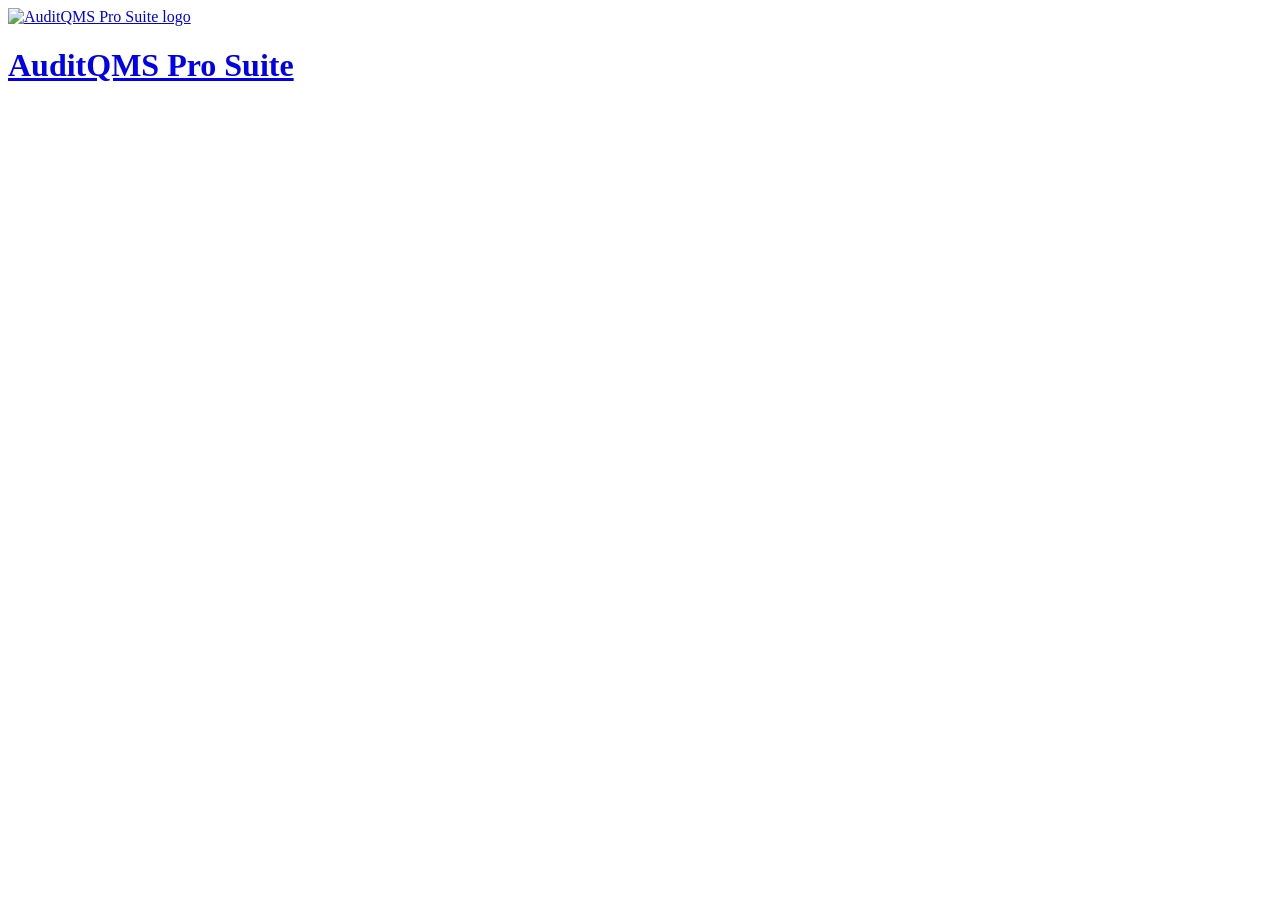
==== about.html @ 45796ce0 "Add about.html for project information" ====
<!DOCTYPE html>
<html lang="en">
<head>
<meta charset="UTF-8">
<meta name="viewport" content="width=device-width, initial-scale=1.0">
<title>About — AuditQMS Pro Suite</title>
<meta name="description" content="AuditQMS Pro Suite was built from real experience on the factory floor — by a QA professional who spent years living inside the paperwork it now replaces.">
<link rel="icon" href="images/logo.png">
<link rel="preconnect" href="https://fonts.googleapis.com">
<link rel="preconnect" href="https://fonts.gstatic.com" crossorigin>
<link href="https://fonts.googleapis.com/css2?family=Fraunces:ital,opsz,wght@0,9..144,500;0,9..144,600;1,9..144,500&family=Public+Sans:wght@400;500;600;700&display=swap" rel="stylesheet">
<link rel="stylesheet" href="css/style.css">
</head>
<body>

<header class="site-header">
  <div class="header-inner">
    <a href="index.html" class="brand">
      <img src="images/logo.png" alt="AuditQMS Pro Suite logo">
      <div class="brand-text">
        <h1>AuditQMS Pro Suite</h1>
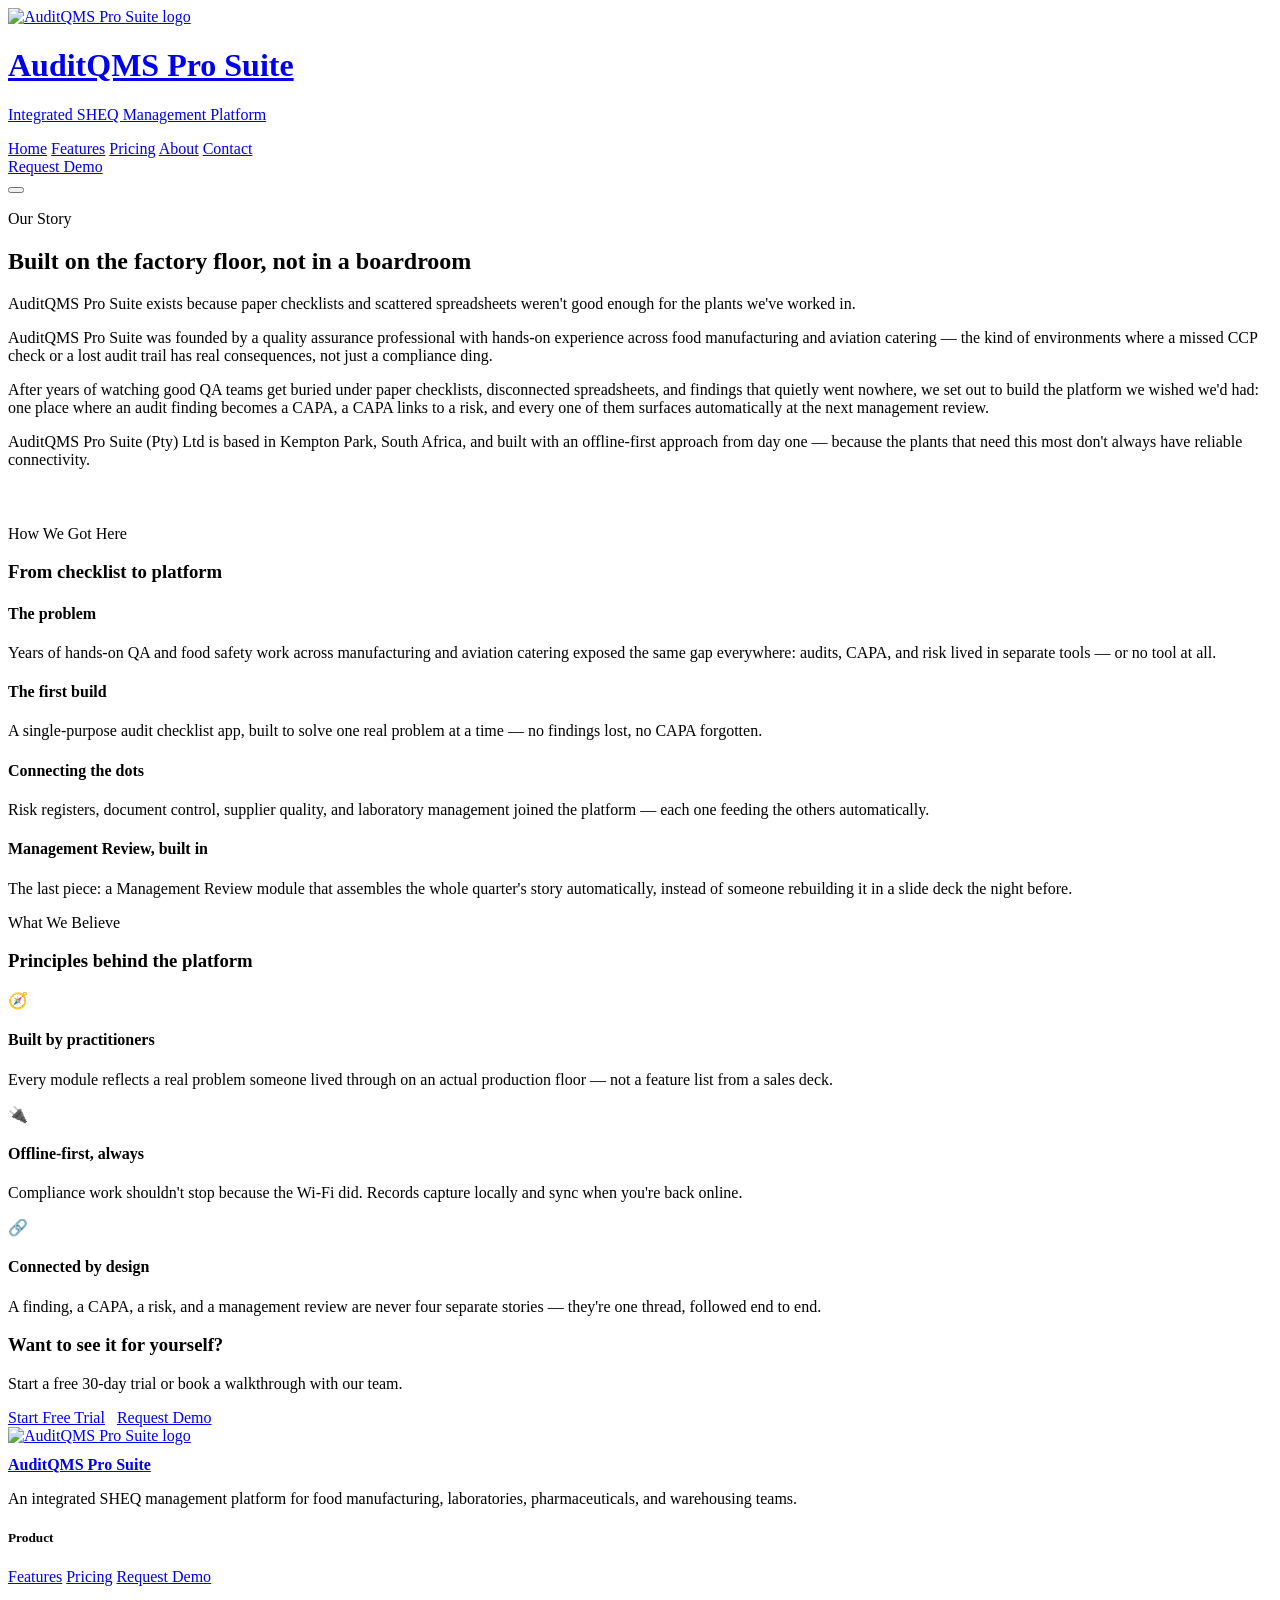
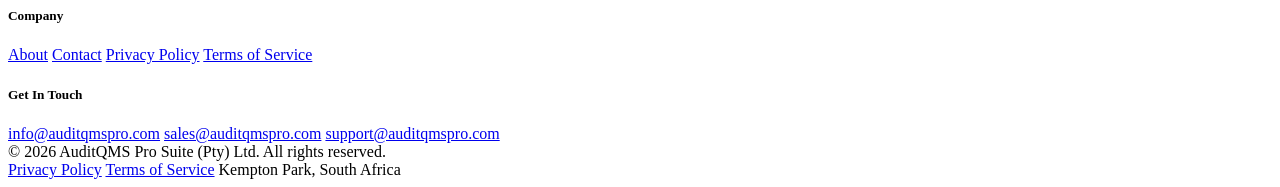
==== commit cc7b5459: "Add files via upload" ====
--- a/about.html
+++ b/about.html
@@ -19,4 +19,154 @@
       <img src="images/logo.png" alt="AuditQMS Pro Suite logo">
       <div class="brand-text">
         <h1>AuditQMS Pro Suite</h1>
-       
+        <p>Integrated SHEQ Management Platform</p>
+      </div>
+    </a>
+    <nav class="main-nav">
+      <a href="index.html">Home</a>
+      <a href="features.html">Features</a>
+      <a href="pricing.html">Pricing</a>
+      <a href="about.html">About</a>
+      <a href="contact.html">Contact</a>
+    </nav>
+    <div class="nav-cta">
+      <a href="contact.html" class="btn btn-primary">Request Demo</a>
+    </div>
+    <button class="nav-toggle" aria-label="Toggle menu" aria-expanded="false">
+      <span></span><span></span><span></span>
+    </button>
+  </div>
+</header>
+
+<main>
+
+  <section class="page-hero">
+    <div class="wrap">
+      <p class="eyebrow">Our Story</p>
+      <h2>Built on the factory floor, not in a boardroom</h2>
+      <p>AuditQMS Pro Suite exists because paper checklists and scattered spreadsheets weren't good enough for the plants we've worked in.</p>
+    </div>
+  </section>
+
+  <section style="padding-top:0;">
+    <div class="wrap">
+      <div class="about-body">
+        <p>AuditQMS Pro Suite was founded by a quality assurance professional with hands-on experience across food manufacturing and aviation catering — the kind of environments where a missed CCP check or a lost audit trail has real consequences, not just a compliance ding.</p>
+        <p>After years of watching good QA teams get buried under paper checklists, disconnected spreadsheets, and findings that quietly went nowhere, we set out to build the platform we wished we'd had: one place where an audit finding becomes a CAPA, a CAPA links to a risk, and every one of them surfaces automatically at the next management review.</p>
+        <p>AuditQMS Pro Suite (Pty) Ltd is based in Kempton Park, South Africa, and built with an offline-first approach from day one — because the plants that need this most don't always have reliable connectivity.</p>
+      </div>
+
+      <div class="section-head" style="margin-top:56px;">
+        <p class="eyebrow">How We Got Here</p>
+        <h3>From checklist to platform</h3>
+      </div>
+      <div class="timeline">
+        <div class="timeline-item">
+          <h4>The problem</h4>
+          <p>Years of hands-on QA and food safety work across manufacturing and aviation catering exposed the same gap everywhere: audits, CAPA, and risk lived in separate tools — or no tool at all.</p>
+        </div>
+        <div class="timeline-item">
+          <h4>The first build</h4>
+          <p>A single-purpose audit checklist app, built to solve one real problem at a time — no findings lost, no CAPA forgotten.</p>
+        </div>
+        <div class="timeline-item">
+          <h4>Connecting the dots</h4>
+          <p>Risk registers, document control, supplier quality, and laboratory management joined the platform — each one feeding the others automatically.</p>
+        </div>
+        <div class="timeline-item">
+          <h4>Management Review, built in</h4>
+          <p>The last piece: a Management Review module that assembles the whole quarter's story automatically, instead of someone rebuilding it in a slide deck the night before.</p>
+        </div>
+      </div>
+    </div>
+  </section>
+
+  <section class="alt-bg">
+    <div class="wrap">
+      <div class="section-head center">
+        <p class="eyebrow">What We Believe</p>
+        <h3>Principles behind the platform</h3>
+      </div>
+      <div class="grid-cards" style="grid-template-columns:repeat(3,1fr);">
+        <div class="module-card">
+          <div class="icon">🧭</div>
+          <h4>Built by practitioners</h4>
+          <p>Every module reflects a real problem someone lived through on an actual production floor — not a feature list from a sales deck.</p>
+        </div>
+        <div class="module-card">
+          <div class="icon">🔌</div>
+          <h4>Offline-first, always</h4>
+          <p>Compliance work shouldn't stop because the Wi-Fi did. Records capture locally and sync when you're back online.</p>
+        </div>
+        <div class="module-card">
+          <div class="icon">🔗</div>
+          <h4>Connected by design</h4>
+          <p>A finding, a CAPA, a risk, and a management review are never four separate stories — they're one thread, followed end to end.</p>
+        </div>
+      </div>
+    </div>
+  </section>
+
+  <section>
+    <div class="wrap">
+      <div class="cta-band">
+        <div>
+          <h3 class="serif">Want to see it for yourself?</h3>
+          <p>Start a free 30-day trial or book a walkthrough with our team.</p>
+        </div>
+        <div style="display:flex;gap:12px;flex-wrap:wrap;">
+          <a href="contact.html" class="btn btn-rust btn-lg">Start Free Trial</a>
+          <a href="contact.html" class="btn btn-ghost btn-lg">Request Demo</a>
+        </div>
+      </div>
+    </div>
+  </section>
+
+</main>
+
+<footer>
+  <div class="wrap">
+    <div class="footer-grid">
+      <div class="footer-brand">
+        <a href="index.html" class="brand">
+          <img src="images/logo.png" alt="AuditQMS Pro Suite logo">
+          <div class="brand-text"><h1 style="font-size:16px;">AuditQMS Pro Suite</h1></div>
+        </a>
+        <p>An integrated SHEQ management platform for food manufacturing, laboratories, pharmaceuticals, and warehousing teams.</p>
+      </div>
+      <div class="footer-col">
+        <h5>Product</h5>
+        <a href="features.html">Features</a>
+        <a href="pricing.html">Pricing</a>
+        <a href="contact.html">Request Demo</a>
+      </div>
+      <div class="footer-col">
+        <h5>Company</h5>
+        <a href="about.html">About</a>
+        <a href="contact.html">Contact</a>
+        <a href="privacy.html">Privacy Policy</a>
+        <a href="terms.html">Terms of Service</a>
+      </div>
+      <div class="footer-col">
+        <h5>Get In Touch</h5>
+        <a href="mailto:info@auditqmspro.com">info@auditqmspro.com</a>
+        <a href="mailto:sales@auditqmspro.com">sales@auditqmspro.com</a>
+        <a href="mailto:support@auditqmspro.com">support@auditqmspro.com</a>
+      </div>
+    </div>
+  </div>
+  <div class="footer-bottom">
+    <div class="wrap">
+      <span>© 2026 AuditQMS Pro Suite (Pty) Ltd. All rights reserved.</span>
+      <div class="footer-bottom-links">
+        <a href="privacy.html">Privacy Policy</a>
+        <a href="terms.html">Terms of Service</a>
+        <span>Kempton Park, South Africa</span>
+      </div>
+    </div>
+  </div>
+</footer>
+
+<script src="js/script.js"></script>
+</body>
+</html>
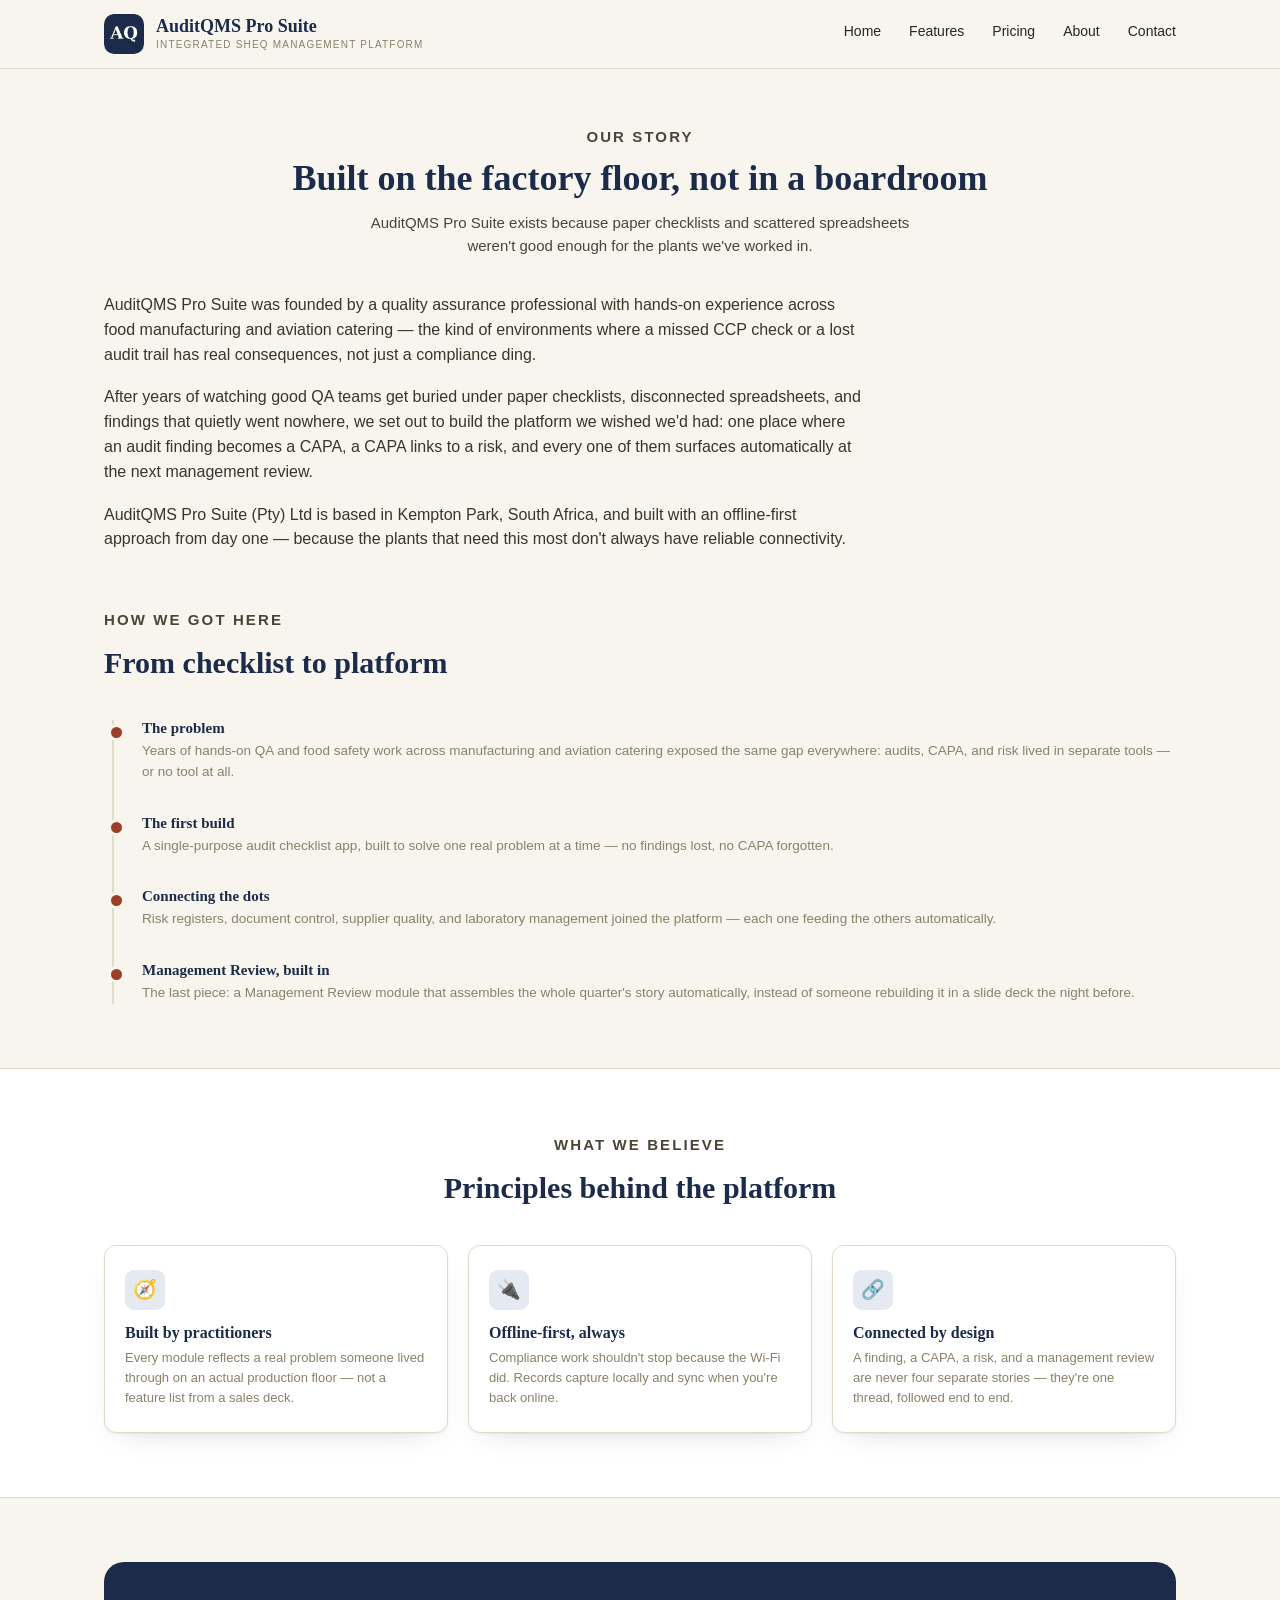
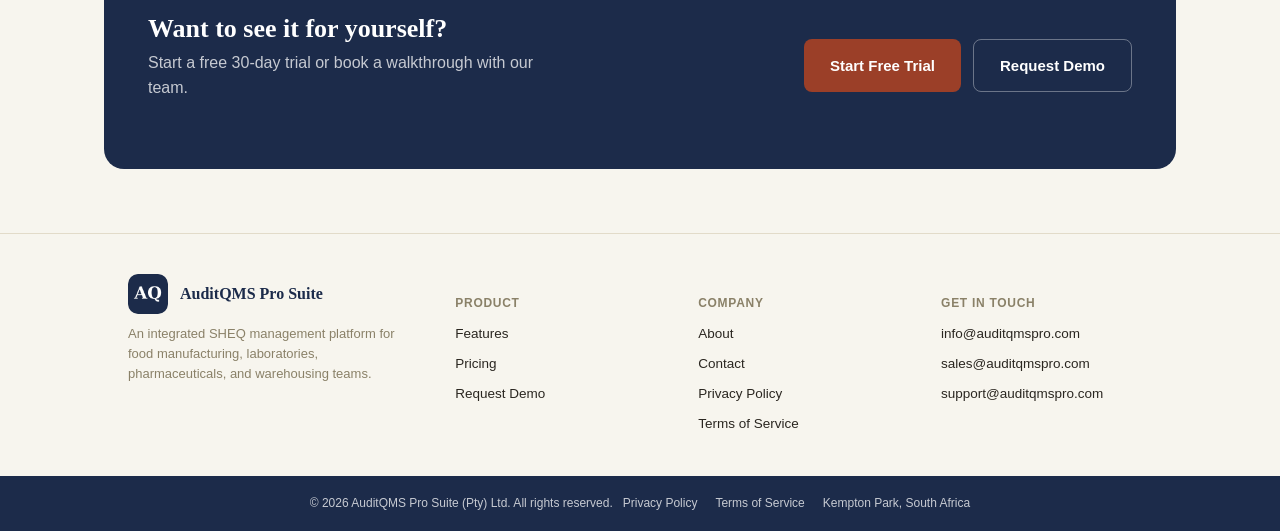
==== commit 51b3cb65: "Add files via upload" ====
--- a/about.html
+++ b/about.html
@@ -29,9 +29,6 @@
       <a href="about.html">About</a>
       <a href="contact.html">Contact</a>
     </nav>
-    <div class="nav-cta">
-      <a href="contact.html" class="btn btn-primary">Request Demo</a>
-    </div>
     <button class="nav-toggle" aria-label="Toggle menu" aria-expanded="false">
       <span></span><span></span><span></span>
     </button>
--- a/css/style.css
+++ b/css/style.css
@@ -0,0 +1,399 @@
+/* ============================================================
+   AuditQMS Pro Suite — Marketing Site
+   Design tokens mirror the product itself: cream paper, navy
+   ink, rust accent, Fraunces serif headlines over Public Sans.
+   ============================================================ */
+
+:root{
+  --bg:#f7f5ee;
+  --paper:#ffffff;
+  --line:#e2dbc9;
+  --line2:#eee7d5;
+  --ink:#2a2620;
+  --muted:#8a8168;
+  --navy:#1c2b4a;
+  --navy-bg:#e4e9f2;
+  --rust:#9b3f28;
+  --rust-bg:#f6e4dd;
+  --green:#3f6b2e;
+  --green-bg:#e6ede0;
+  --amber:#8a5a10;
+  --amber-bg:#faedd4;
+  --radius:12px;
+  --radius-lg:20px;
+  --shadow:0 1px 2px rgba(30,25,15,.05), 0 12px 28px -18px rgba(28,43,74,.25);
+  --maxw:1120px;
+}
+
+*{box-sizing:border-box;}
+
+html{scroll-behavior:smooth;}
+
+body{
+  margin:0;
+  background:var(--bg);
+  color:var(--ink);
+  font-family:'Public Sans', sans-serif;
+  line-height:1.55;
+  -webkit-font-smoothing:antialiased;
+}
+
+h1,h2,h3,h4,.serif{
+  font-family:'Fraunces', serif;
+  color:var(--navy);
+  line-height:1.12;
+  margin:0;
+}
+
+p{margin:0 0 1em;}
+a{color:var(--rust);}
+img{max-width:100%;display:block;}
+
+.wrap{max-width:var(--maxw);margin:0 auto;padding:0 24px;}
+
+.eyebrow{
+  font-size:11px;
+  text-transform:uppercase;
+  letter-spacing:.14em;
+  color:var(--muted);
+  font-weight:600;
+}
+
+/* ---------- Header ---------- */
+header.site-header{
+  position:sticky;top:0;z-index:50;
+  background:rgba(247,245,238,.92);
+  backdrop-filter:blur(8px);
+  border-bottom:1px solid var(--line);
+}
+.header-inner{
+  position:relative;
+  display:flex;align-items:center;justify-content:space-between;
+  padding:14px 24px;max-width:var(--maxw);margin:0 auto;gap:16px;
+}
+.brand{display:flex;align-items:center;gap:12px;text-decoration:none;}
+.brand img{width:40px;height:40px;border-radius:10px;flex-shrink:0;}
+.brand-text h1{font-size:18px;font-weight:600;margin:0;}
+.brand-text p{margin:1px 0 0;font-size:10px;color:var(--muted);text-transform:uppercase;letter-spacing:.12em;}
+
+nav.main-nav{display:flex;align-items:center;gap:28px;}
+nav.main-nav a{
+  color:var(--ink);text-decoration:none;font-size:14px;font-weight:500;
+  border-bottom:2px solid transparent;padding-bottom:3px;
+}
+nav.main-nav a:hover,nav.main-nav a.active{color:var(--rust);border-color:var(--rust);}
+
+.nav-cta{display:flex;align-items:center;gap:10px;}
+
+.nav-toggle{
+  display:none;background:none;border:1px solid var(--line);border-radius:8px;
+  width:40px;height:36px;cursor:pointer;flex-shrink:0;
+}
+.nav-toggle span{display:block;width:18px;height:2px;background:var(--ink);margin:4px auto;}
+
+/* ---------- Buttons ---------- */
+.btn{
+  display:inline-flex;align-items:center;justify-content:center;gap:8px;
+  padding:11px 20px;border-radius:8px;font-size:14px;font-weight:600;
+  cursor:pointer;border:none;font-family:inherit;text-decoration:none;
+  transition:transform .15s ease, box-shadow .15s ease, background .15s ease;
+  white-space:nowrap;
+}
+.btn:hover{transform:translateY(-1px);}
+.btn-primary{background:var(--navy);color:#fff;}
+.btn-primary:hover{box-shadow:0 8px 20px -8px rgba(28,43,74,.55);}
+.btn-rust{background:var(--rust);color:#fff;}
+.btn-rust:hover{box-shadow:0 8px 20px -8px rgba(155,63,40,.5);}
+.btn-ghost{background:transparent;border:1px solid var(--line);color:var(--ink);}
+.btn-ghost:hover{border-color:var(--navy);color:var(--navy);}
+.btn-lg{padding:14px 26px;font-size:15px;}
+
+/* ---------- Hero ---------- */
+.hero{padding:72px 0 56px;position:relative;overflow:hidden;}
+.hero-grid{
+  display:grid;grid-template-columns:1.05fr .95fr;gap:56px;align-items:center;
+}
+.hero .eyebrow{margin-bottom:14px;}
+.hero h2{font-size:44px;letter-spacing:-.01em;margin-bottom:18px;}
+.hero h2 em{font-style:italic;color:var(--rust);}
+.hero .lede{font-size:17px;color:#4a4535;max-width:46ch;margin-bottom:28px;}
+.hero-actions{display:flex;gap:14px;flex-wrap:wrap;margin-bottom:22px;}
+.hero-note{font-size:12px;color:var(--muted);}
+
+.hero-visual{position:relative;}
+.device-frame{
+  background:var(--paper);border:1px solid var(--line);border-radius:var(--radius-lg);
+  box-shadow:var(--shadow);overflow:hidden;transform:rotate(1.2deg);
+  position:relative;z-index:2;
+}
+.device-frame .bar{
+  background:var(--navy);height:26px;display:flex;align-items:center;gap:6px;padding:0 12px;
+}
+.device-frame .bar span{width:8px;height:8px;border-radius:50%;background:rgba(255,255,255,.35);}
+.device-frame img{display:block;width:100%;}
+.hero-visual::after{
+  content:"";position:absolute;inset:18px -18px -18px 18px;
+  background:var(--rust-bg);border-radius:var(--radius-lg);z-index:1;
+}
+
+/* ---------- Sections ---------- */
+section{padding:64px 0;}
+.section-head{max-width:640px;margin:0 0 40px;}
+.section-head.center{margin-left:auto;margin-right:auto;text-align:center;}
+.section-head h3{font-size:30px;margin:10px 0 12px;}
+.section-head p{color:#4a4535;font-size:15px;}
+
+.alt-bg{background:var(--paper);border-top:1px solid var(--line);border-bottom:1px solid var(--line);}
+
+/* ---------- About ---------- */
+.about-body{max-width:760px;font-size:16px;color:#3a3527;}
+.about-body p{margin-bottom:18px;}
+.about-stats{display:grid;grid-template-columns:repeat(3,1fr);gap:20px;margin-top:36px;max-width:760px;}
+.about-stat{border-left:3px solid var(--rust);padding-left:14px;}
+.about-stat .num{font-family:'Fraunces',serif;font-size:26px;color:var(--navy);}
+.about-stat .label{font-size:12px;color:var(--muted);text-transform:uppercase;letter-spacing:.06em;margin-top:2px;}
+
+/* ---------- Module / feature cards ---------- */
+.grid-cards{display:grid;grid-template-columns:repeat(4,1fr);gap:20px;}
+.module-card{
+  background:var(--paper);border:1px solid var(--line);border-radius:var(--radius);
+  padding:24px 20px;box-shadow:var(--shadow);
+}
+.module-card .icon{
+  width:40px;height:40px;border-radius:9px;background:var(--navy-bg);color:var(--navy);
+  display:flex;align-items:center;justify-content:center;font-size:19px;margin-bottom:14px;
+}
+.module-card h4{font-size:16px;margin-bottom:6px;}
+.module-card p{font-size:13px;color:var(--muted);margin:0;}
+
+/* ---------- Screenshot showcase ---------- */
+.showcase{display:grid;grid-template-columns:repeat(3,1fr);gap:24px;}
+.showcase-item{
+  background:var(--paper);border:1px solid var(--line);border-radius:var(--radius);
+  overflow:hidden;box-shadow:var(--shadow);
+}
+.showcase-item .shot{
+  aspect-ratio:9/13;overflow:hidden;background:var(--bg);border-bottom:1px solid var(--line);
+}
+.showcase-item .shot img{width:100%;height:100%;object-fit:cover;object-position:top;}
+.showcase-cap{padding:16px 18px;}
+.showcase-cap h4{font-size:14px;margin-bottom:3px;}
+.showcase-cap p{font-size:12px;color:var(--muted);margin:0;}
+
+/* ---------- Pricing ---------- */
+.pricing-grid{display:grid;grid-template-columns:repeat(4,1fr);gap:20px;align-items:stretch;}
+.price-card{
+  background:var(--paper);border:1px solid var(--line);border-radius:var(--radius);
+  padding:28px 22px;display:flex;flex-direction:column;box-shadow:var(--shadow);
+}
+.price-card.featured{border-color:var(--rust);box-shadow:0 8px 26px -14px rgba(155,63,40,.4);position:relative;}
+.price-card.featured::before{
+  content:"Most Popular";position:absolute;top:-11px;left:22px;background:var(--rust);color:#fff;
+  font-size:10px;text-transform:uppercase;letter-spacing:.08em;padding:4px 10px;border-radius:999px;font-weight:600;
+}
+.price-card h4{font-size:15px;text-transform:uppercase;letter-spacing:.06em;color:var(--muted);margin-bottom:10px;}
+.price-card .price{font-family:'Fraunces',serif;font-size:32px;color:var(--navy);margin-bottom:4px;}
+.price-card .price span{font-family:'Public Sans',sans-serif;font-size:13px;color:var(--muted);font-weight:400;}
+.price-card .price-sub{font-size:12px;color:var(--muted);margin-bottom:20px;}
+.price-card ul{list-style:none;margin:0 0 24px;padding:0;flex:1;}
+.price-card li{
+  font-size:13.5px;padding:8px 0;border-top:1px solid var(--line2);display:flex;gap:8px;
+}
+.price-card li:first-child{border-top:none;}
+.price-card li::before{content:"✓";color:var(--green);font-weight:700;}
+.price-card .btn{width:100%;}
+.pricing-note{font-size:12px;color:var(--muted);text-align:center;margin-top:28px;}
+
+/* ---------- Testimonial / CTA band ---------- */
+.cta-band{
+  background:var(--navy);color:#fff;border-radius:var(--radius-lg);padding:52px 44px;
+  display:flex;align-items:center;justify-content:space-between;gap:32px;flex-wrap:wrap;
+}
+.cta-band h3{color:#fff;font-size:26px;max-width:420px;}
+.cta-band p{color:rgba(255,255,255,.75);margin-top:8px;max-width:420px;}
+.cta-band .btn-ghost{border-color:rgba(255,255,255,.35);color:#fff;}
+.cta-band .btn-ghost:hover{border-color:#fff;color:#fff;}
+
+/* ---------- Contact ---------- */
+.contact-grid{display:grid;grid-template-columns:1fr 1fr;gap:48px;align-items:start;}
+.contact-emails{display:flex;flex-direction:column;gap:16px;margin-top:24px;}
+.contact-email{
+  display:flex;align-items:center;gap:12px;padding:14px 16px;background:var(--paper);
+  border:1px solid var(--line);border-radius:var(--radius);text-decoration:none;color:var(--ink);
+}
+.contact-email .icon{
+  width:36px;height:36px;border-radius:8px;background:var(--rust-bg);color:var(--rust);
+  display:flex;align-items:center;justify-content:center;font-size:16px;flex-shrink:0;
+}
+.contact-email .label{font-size:11px;color:var(--muted);text-transform:uppercase;letter-spacing:.05em;}
+.contact-email .addr{font-size:14px;font-weight:600;}
+
+form.demo-form{background:var(--paper);border:1px solid var(--line);border-radius:var(--radius-lg);padding:28px;box-shadow:var(--shadow);}
+form.demo-form label{display:block;font-size:11px;text-transform:uppercase;letter-spacing:.05em;color:var(--muted);margin-bottom:6px;}
+form.demo-form .field{margin-bottom:18px;}
+form.demo-form input,form.demo-form select,form.demo-form textarea{
+  width:100%;padding:11px 12px;border:1px solid var(--line);border-radius:7px;
+  font-family:inherit;font-size:14px;color:var(--ink);background:#fff;
+}
+form.demo-form textarea{resize:vertical;min-height:110px;}
+form.demo-form input:focus,form.demo-form select:focus,form.demo-form textarea:focus{
+  outline:none;border-color:var(--rust);box-shadow:0 0 0 3px rgba(155,63,40,.12);
+}
+.form-success{
+  display:none;background:var(--green-bg);color:var(--green);border:1px solid #c7dab8;
+  border-radius:8px;padding:14px 16px;font-size:14px;margin-bottom:18px;
+}
+.form-success.show{display:block;}
+
+/* ---------- Footer ---------- */
+footer{border-top:1px solid var(--line);padding-top:40px;}
+.footer-grid{display:grid;grid-template-columns:1.4fr 1fr 1fr 1fr;gap:32px;margin-bottom:32px;padding:0 24px;max-width:var(--maxw);margin-left:auto;margin-right:auto;}
+.footer-brand .brand{margin-bottom:10px;}
+.footer-brand p{font-size:13px;color:var(--muted);max-width:280px;}
+.footer-col h5{font-size:12px;text-transform:uppercase;letter-spacing:.06em;color:var(--muted);margin-bottom:12px;}
+.footer-col a{display:block;font-size:13.5px;color:var(--ink);text-decoration:none;margin-bottom:9px;}
+.footer-col a:hover{color:var(--rust);}
+.footer-bottom{
+  background:var(--navy);color:rgba(255,255,255,.75);
+  padding:18px 24px;font-size:12px;
+  display:flex;justify-content:space-between;flex-wrap:wrap;gap:10px;align-items:center;
+}
+.footer-bottom .wrap{display:flex;justify-content:space-between;flex-wrap:wrap;gap:10px;align-items:center;max-width:var(--maxw);padding:0;}
+.footer-bottom a{color:rgba(255,255,255,.75);text-decoration:none;}
+.footer-bottom a:hover{color:#fff;}
+.footer-bottom-links{display:flex;gap:18px;flex-wrap:wrap;}
+
+/* ---------- Hero screenshot band (full width, right under hero) ---------- */
+.screenshot-band{padding:0 0 56px;}
+.screenshot-frame{
+  background:var(--paper);border:1px solid var(--line);border-radius:var(--radius-lg);
+  box-shadow:var(--shadow);overflow:hidden;max-width:920px;margin:0 auto;
+}
+.screenshot-frame .bar{background:var(--navy);height:30px;display:flex;align-items:center;gap:6px;padding:0 14px;}
+.screenshot-frame .bar span{width:9px;height:9px;border-radius:50%;background:rgba(255,255,255,.35);}
+.screenshot-frame img{display:block;width:100%;}
+
+/* ---------- Social proof line ---------- */
+.social-proof{text-align:center;padding:8px 0 48px;}
+.social-proof p{
+  font-size:13px;color:var(--muted);text-transform:uppercase;letter-spacing:.08em;font-weight:600;
+}
+
+/* ---------- Stats row ---------- */
+.stats-row{
+  display:grid;grid-template-columns:repeat(5,1fr);gap:0;
+  border:1px solid var(--line);border-radius:var(--radius);overflow:hidden;background:var(--paper);box-shadow:var(--shadow);
+}
+.stat-item{
+  padding:24px 16px;text-align:center;border-right:1px solid var(--line2);
+}
+.stat-item:last-child{border-right:none;}
+.stat-item .stat-num{font-family:'Fraunces',serif;font-size:22px;color:var(--navy);margin-bottom:4px;}
+.stat-item .stat-label{font-size:11.5px;color:var(--muted);text-transform:uppercase;letter-spacing:.04em;}
+
+/* ---------- Built For (industries + standards) ---------- */
+.built-for-group{margin-bottom:28px;}
+.built-for-group:last-child{margin-bottom:0;}
+.built-for-group h4{font-size:13px;text-transform:uppercase;letter-spacing:.06em;color:var(--muted);margin-bottom:14px;text-align:center;}
+.chip-row{display:flex;flex-wrap:wrap;gap:10px;justify-content:center;}
+.chip{
+  background:var(--paper);border:1px solid var(--line);border-radius:999px;
+  padding:9px 18px;font-size:13.5px;font-weight:500;color:var(--ink);display:inline-flex;align-items:center;gap:7px;
+}
+.chip.standard{background:var(--navy-bg);border-color:#c3cee2;color:var(--navy);font-weight:600;}
+
+/* ---------- FAQ ---------- */
+.faq-list{max-width:720px;margin:0 auto;display:flex;flex-direction:column;gap:2px;}
+.faq-item{border-bottom:1px solid var(--line2);padding:18px 4px;}
+.faq-item summary{
+  cursor:pointer;font-family:'Fraunces',serif;font-size:16px;color:var(--navy);
+  list-style:none;display:flex;justify-content:space-between;align-items:center;gap:12px;
+}
+.faq-item summary::-webkit-details-marker{display:none;}
+.faq-item summary::after{content:"+";font-size:20px;color:var(--rust);flex-shrink:0;font-family:'Public Sans',sans-serif;}
+.faq-item[open] summary::after{content:"–";}
+.faq-item p{margin:12px 0 0;font-size:14px;color:#4a4535;}
+
+/* ---------- Legal pages ---------- */
+.legal-body{max-width:760px;margin:0 auto;font-size:15px;color:#3a3527;}
+.legal-body h3{font-size:20px;margin:34px 0 12px;}
+.legal-body h3:first-child{margin-top:0;}
+.legal-body p{margin-bottom:14px;}
+.legal-body ul{padding-left:20px;margin-bottom:14px;}
+.legal-body li{margin-bottom:6px;}
+.legal-updated{font-size:12px;color:var(--muted);text-align:center;margin-bottom:8px;}
+
+/* ---------- Page hero (inner pages) ---------- */
+.page-hero{padding:56px 0 36px;text-align:center;}
+.page-hero .eyebrow{justify-content:center;display:flex;}
+.page-hero h2{font-size:36px;margin:10px 0 12px;}
+.page-hero p{max-width:560px;margin:0 auto;color:#4a4535;font-size:15px;}
+
+/* ---------- Feature detail rows (features.html) ---------- */
+.feature-row{display:grid;grid-template-columns:1fr 1fr;gap:56px;align-items:center;padding:52px 0;border-bottom:1px solid var(--line2);}
+.feature-row:last-child{border-bottom:none;}
+.feature-row.reverse .feature-copy{order:2;}
+.feature-row.reverse .feature-media{order:1;}
+.feature-copy .eyebrow{margin-bottom:12px;}
+.feature-copy h3{font-size:26px;margin-bottom:14px;}
+.feature-copy p{color:#4a4535;font-size:15px;margin-bottom:16px;}
+.feature-copy ul{margin:0;padding-left:20px;color:#4a4535;font-size:14px;}
+.feature-copy li{margin-bottom:6px;}
+.feature-media{
+  background:var(--paper);border:1px solid var(--line);border-radius:var(--radius-lg);
+  box-shadow:var(--shadow);overflow:hidden;
+}
+.feature-media img{width:100%;display:block;}
+.feature-media.icon-only{
+  aspect-ratio:4/3;display:flex;align-items:center;justify-content:center;
+  background:var(--navy-bg);
+}
+.feature-media.icon-only span{font-size:64px;}
+
+/* ---------- About page ---------- */
+.timeline{border-left:2px solid var(--line);margin-left:8px;padding-left:28px;}
+.timeline-item{position:relative;padding-bottom:32px;}
+.timeline-item:last-child{padding-bottom:0;}
+.timeline-item::before{
+  content:"";position:absolute;left:-34px;top:4px;width:11px;height:11px;border-radius:50%;
+  background:var(--rust);border:3px solid var(--bg);
+}
+.timeline-item h4{font-size:15px;margin-bottom:4px;}
+.timeline-item p{font-size:13.5px;color:var(--muted);margin:0;}
+
+/* ---------- Responsive ---------- */
+@media (max-width: 860px){
+  nav.main-nav, .nav-cta .btn-ghost{display:none;}
+  .nav-toggle{display:block;}
+  .brand-text p{display:none;}
+  .nav-cta .btn-primary{padding:9px 14px;font-size:13px;}
+  nav.main-nav.open{
+    display:flex;flex-direction:column;gap:0;position:absolute;top:100%;left:0;right:0;
+    background:var(--paper);border-bottom:1px solid var(--line);padding:8px 24px 16px;
+  }
+  nav.main-nav.open a{padding:10px 0;border-bottom:1px solid var(--line2);}
+  .hero-grid{grid-template-columns:1fr;}
+  .stats-row{grid-template-columns:repeat(2,1fr);}
+  .stat-item{border-bottom:1px solid var(--line2);}
+  .stat-item:nth-child(2n){border-right:none;}
+  .hero h2{font-size:32px;}
+  .grid-cards{grid-template-columns:repeat(2,1fr);}
+  .showcase{grid-template-columns:1fr;}
+  .pricing-grid{grid-template-columns:1fr;}
+  .about-stats{grid-template-columns:1fr;}
+  .contact-grid{grid-template-columns:1fr;}
+  .feature-row,.feature-row.reverse{grid-template-columns:1fr;}
+  .feature-row.reverse .feature-copy,.feature-row.reverse .feature-media{order:0;}
+  .footer-grid{grid-template-columns:1fr 1fr;}
+  .cta-band{flex-direction:column;text-align:left;}
+}
+
+@media (max-width: 520px){
+  .grid-cards{grid-template-columns:1fr;}
+  .footer-grid{grid-template-columns:1fr;}
+  .hero h2{font-size:27px;}
+}
+
+@media (prefers-reduced-motion: reduce){
+  *{transition:none !important;animation:none !important;}
+}
